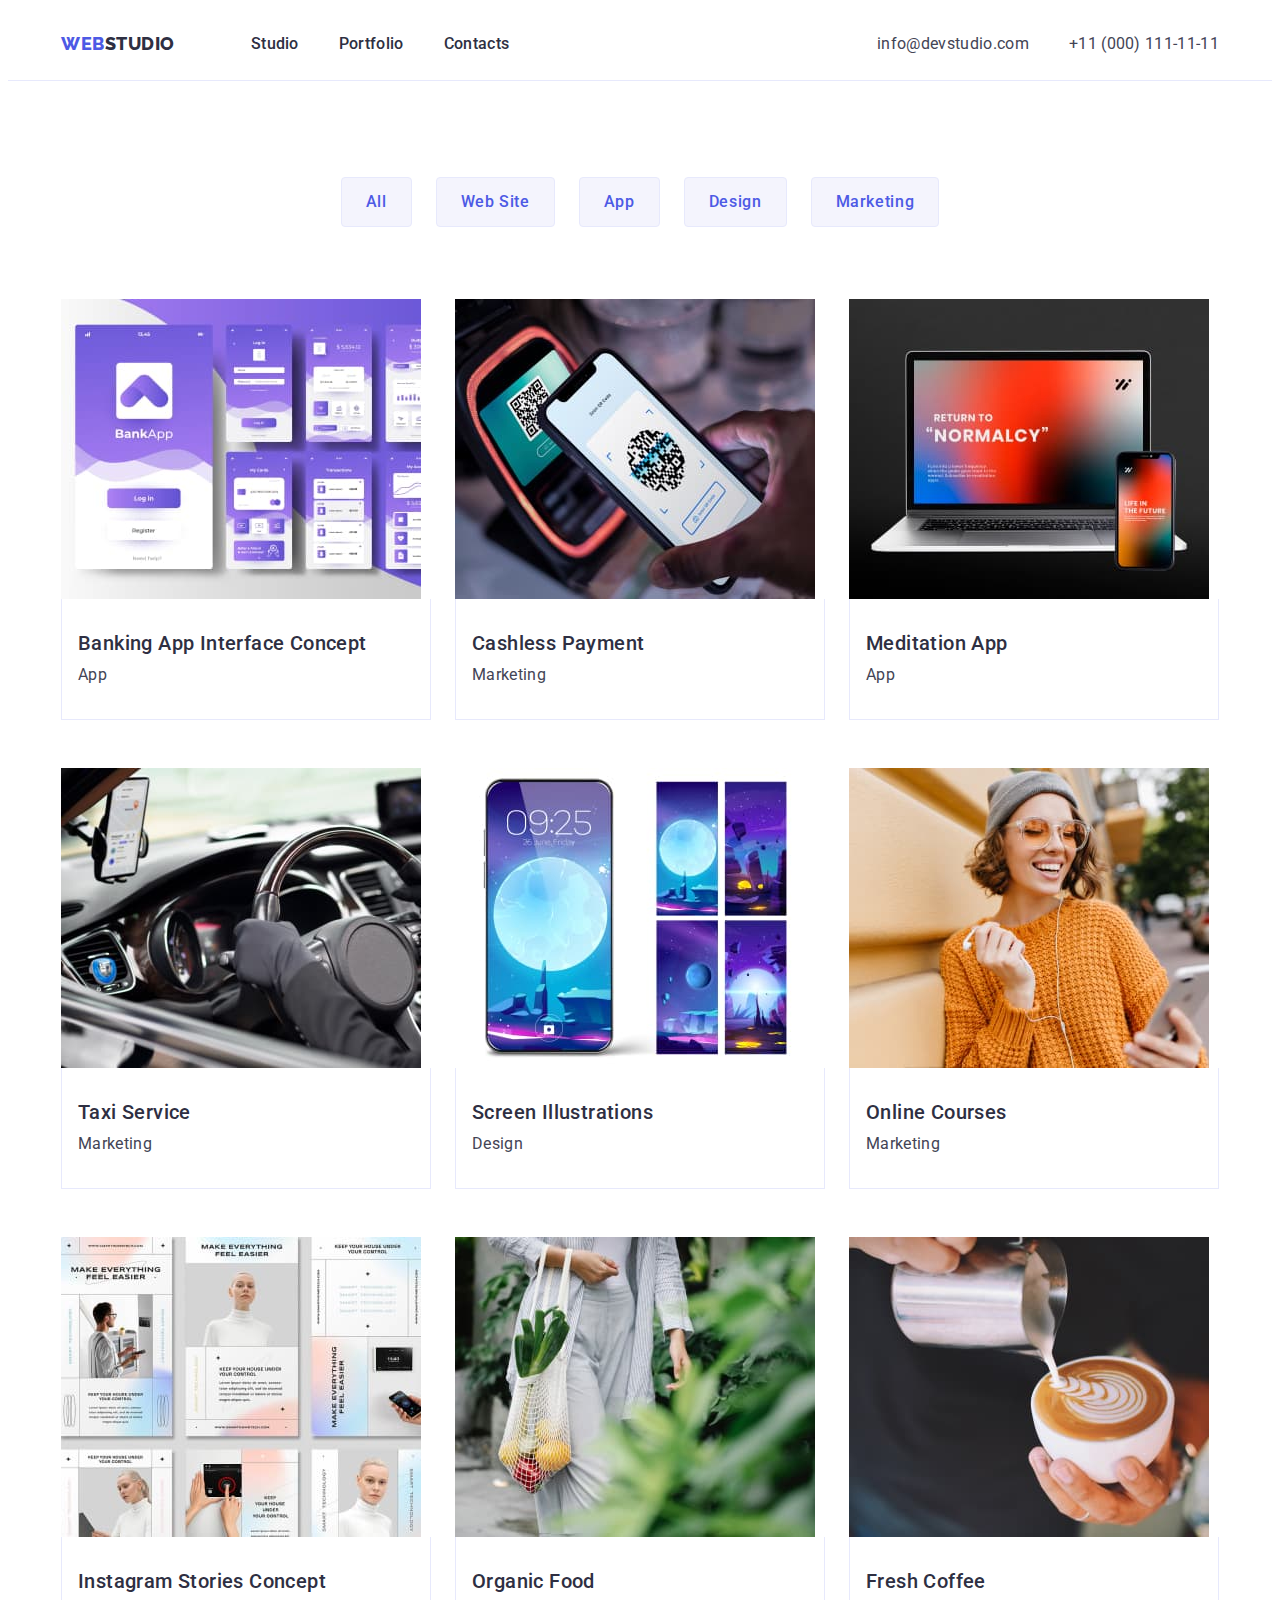
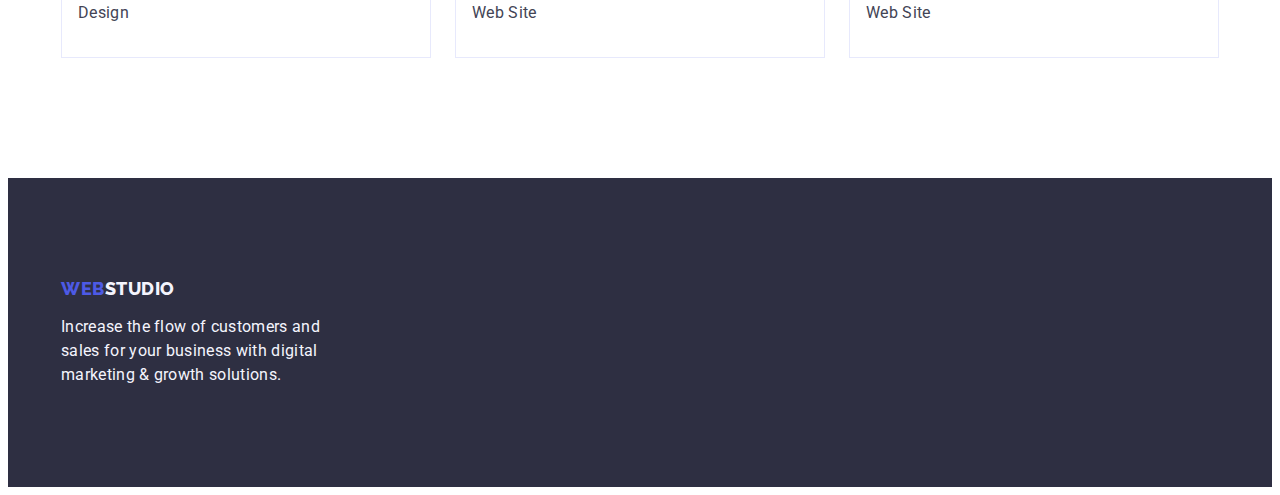
==== portfolio.html @ 942b2429 "first" ====
<!DOCTYPE html>
<html lang="en">
  <head>
    <meta charset="UTF-8" />
    <meta name="viewport" content="width=device-width, initial-scale=1.0" />
    <title>Portfolio</title>
    <link rel="preconnect" href="https://fonts.googleapis.com" />
    <link rel="preconnect" href="https://fonts.gstatic.com" crossorigin />
    <link
      rel="stylesheet"
      href="https://cdnjs.cloudflare.com/ajax/libs/modern-normalize/2.0.0/modern-normalize.min.css"
      integrity="sha512-4xo8blKMVCiXpTaLzQSLSw3KFOVPWhm/TRtuPVc4WG6kUgjH6J03IBuG7JZPkcWMxJ5huwaBpOpnwYElP/m6wg=="
      crossorigin="anonymous"
      referrerpolicy="no-referrer"
    />
    <link
      href="https://fonts.googleapis.com/css2?family=Raleway:wght@800&family=Roboto:wght@400;500;700&display=swap"
      rel="stylesheet"
    />

    <link rel="stylesheet" href="./css/styles.css" />
  </head>

  <body>
    <header class="header">
      <div class="container header-container">
        <nav class="header-navigation">
          <a class="header-logo link" href="./index.html"
            >Web<span class="header-logo-span">Studio</span></a
          >

          <ul class="header-menu list">
            <li class="header-menu-item">
              <a class="header-item-link link" href="./index.html">Studio</a>
            </li>
            <li class="header-menu-item">
              <a class="header-item-link link" href="./portfolio.html"
                >Portfolio</a
              >
            </li>
            <li class="header-menu-item">
              <a class="header-item-link link" href="">Contacts</a>
            </li>
          </ul>
        </nav>

        <address class="header-address">
          <ul class="header-address-list list">
            <li class="header-list-item">
              <a
                class="header-address-link link"
                href="mailto:info@devstudio.com"
                target="_blank"
                rel="noopener noreferrer"
              >
                info@devstudio.com
              </a>
            </li>
            <li>
              <a class="header-address-link link" href="tel:+110001111111">
                +11 (000) 111-11-11
              </a>
            </li>
          </ul>
        </address>
      </div>
    </header>

    <main>
      <section class="portfolio">
        <div class="container">
          <h1 class="visually-hidden">Portfolio</h1>

          <ul class="portfolio-list list">
            <li class="portfolio-list-item">
              <button class="portfolio-item-button" type="button">All</button>
            </li>
            <li class="portfolio-list-item">
              <button class="portfolio-item-button" type="button">
                Web Site
              </button>
            </li>
            <li class="portfolio-list-item">
              <button class="portfolio-item-button" type="button">App</button>
            </li>
            <li class="portfolio-list-item">
              <button class="portfolio-item-button" type="button">
                Design
              </button>
            </li>
            <li class="portfolio-list-item">
              <button class="portfolio-item-button" type="button">
                Marketing
              </button>
            </li>
          </ul>

          <!-- Rows -->

          <ul class="rows list">
            <li class="rows-list">
              <a class="rows-list-link link" href="">
                <img
                  src="./images/img--1.jpg"
                  alt="Banking App Interface Concept"
                  width="360"
                  height="300"
                />
                <div class="rows-card">
                  <h2 class="rows-list-item">Banking App Interface Concept</h2>
                  <p class="rows-list-text">App</p>
                </div>
              </a>
            </li>

            <li class="rows-list">
              <a class="rows-list-link link" href="">
                <img
                  src="./images/img--2.jpg"
                  alt="Cashless Payment"
                  width="360"
                  height="300"
                />
                <div class="rows-card">
                  <h2 class="rows-list-item">Cashless Payment</h2>
                  <p class="rows-list-text">Marketing</p>
                </div>
              </a>
            </li>

            <li class="rows-list">
              <a class="rows-list-link link" href="">
                <img
                  src="./images/img--3.jpg"
                  alt="Meditation App"
                  width="360"
                  height="300"
                />
                <div class="rows-card">
                  <h2 class="rows-list-item">Meditation App</h2>
                  <p class="rows-list-text">App</p>
                </div>
              </a>
            </li>

            <li class="rows-list">
              <a class="rows-list-link link" href="">
                <img
                  src="./images/img--4.jpg"
                  alt="Taxi Service"
                  width="360"
                  height="300"
                />
                <div class="rows-card">
                  <h2 class="rows-list-item">Taxi Service</h2>
                  <p class="rows-list-text">Marketing</p>
                </div>
              </a>
            </li>

            <li class="rows-list">
              <a class="rows-list-link link" href="">
                <img
                  src="./images/img--5.jpg"
                  alt="Screen Illustrations"
                  width="360"
                  height="300"
                />
                <div class="rows-card">
                  <h2 class="rows-list-item">Screen Illustrations</h2>
                  <p class="rows-list-text">Design</p>
                </div>
              </a>
            </li>

            <li class="rows-list">
              <a class="rows-list-link link" href="">
                <img
                  src="./images/img--6.jpg"
                  alt="Online Courses"
                  width="360"
                  height="300"
                />
                <div class="rows-card">
                  <h2 class="rows-list-item">Online Courses</h2>
                  <p class="rows-list-text">Marketing</p>
                </div>
              </a>
            </li>

            <li class="rows-list">
              <a class="rows-list-link link" href="">
                <img
                  src="./images/img--7.jpg"
                  alt="Instagram Stories Concept"
                  width="360"
                  height="300"
                />
                <div class="rows-card">
                  <h2 class="rows-list-item">Instagram Stories Concept</h2>
                  <p class="rows-list-text">Design</p>
                </div>
              </a>
            </li>

            <li class="rows-list">
              <a class="rows-list-link link" href="">
                <img
                  src="./images/img--8.jpg"
                  alt="Organic Food"
                  width="360"
                  height="300"
                />
                <div class="rows-card">
                  <h2 class="rows-list-item">Organic Food</h2>
                  <p class="rows-list-text">Web Site</p>
                </div>
              </a>
            </li>

            <li class="rows-list">
              <a class="rows-list-link link" href="">
                <img
                  src="./images/img--9.jpg"
                  alt="Fresh Coffee"
                  width="360"
                  height="300"
                />
                <div class="rows-card">
                  <h2 class="rows-list-item">Fresh Coffee</h2>
                  <p class="rows-list-text">Web Site</p>
                </div>
              </a>
            </li>
          </ul>
        </div>
      </section>
    </main>

    <footer class="footer">
      <div class="container">
        <div class="footer-container">
          <a class="footer-logo link" href="./index.html"
            >Web<span class="footer-logo-span">Studio</span></a
          >
          <p class="footer-text">
            Increase the flow of customers and sales for your business with
            digital marketing & growth solutions.
          </p>
        </div>
      </div>
    </footer>
  </body>
</html>
---- css/styles.css ----
body {
  font-family: "Roboto", sans-serif;
  background-color: #fff;
  font-size: 16px;
  color: #434455;
}

h1,
h2,
h3,
h4,
h5,
h6,
p {
  margin-top: 0;
  margin-bottom: 0;
}

ul,
ol {
  margin-top: 0;
  margin-bottom: 0;
  padding-left: 0;
}

img {
  display: block;
  max-width: 100%;
  height: auto;
}

.container {
  max-width: 1158px;
  width: 100%;
  padding-left: 15px;
  padding-right: 15px;
  margin: 0 auto;
}

.visually-hidden {
  position: absolute;
  width: 1px;
  height: 1px;
  margin: -1px;
  border: 0;
  padding: 0;
  white-space: nowrap;
  clip-path: inset(100%);
  clip: rect(0 0 0 0);
  overflow: hidden;
}

:root {
  --iris: #4d5ae5;
  --navyblue: #2e2f42;
  --slate: #434455;
  --white: #fff;
  --cloud: #f4f4fd;
  --ocean: #404bbf;
  --cornflower: #e7e9fc;
}

a {
  text-decoration: none;
}

ul {
  list-style-type: none;
}

/*          HEADER          */

.header {
  padding: 24px;
  border-bottom: 1px solid var(--cornflower);
}

.header-container {
  display: flex;
}

.header-navigation {
  display: flex;
  align-items: center;
}

.list {
  list-style: none;
}

.header-logo {
  font-family: Raleway, sans-serif;
  font-size: 18px;
  font-weight: 800;
  line-height: 1.17;
  letter-spacing: 0.03em;
  text-transform: uppercase;
  color: var(--iris);
  margin-right: 76px;
}

.header-logo-span {
  color: var(--navyblue);
}

.link {
  text-decoration: none;
}

.header-menu {
  display: flex;
  gap: 40px;
}

.header-item-link {
  color: var(--navyblue);
  font-weight: 500;
  font-size: 16px;
  line-height: 1.5;
  letter-spacing: 0.02em;
  padding: 24px 0;
}

.header-item-link:active,
.header-item-link:hover,
.header-item-link:focus {
  color: var(--ocean);
}

.header-address {
  font-style: normal;
  margin-left: auto;
}

.header-address-list {
  display: flex;
  gap: 40px;
}

.header-address-link {
  color: var(--slate);
  font-style: normal;
  line-height: 1.5;
  letter-spacing: 0.02em;
}

.header-address-link:hover,
.header-address-link:focus {
  color: var(--ocean);
}

/*          MAIN - HERO         */

.hero {
  padding: 188px 0;
  background-color: var(--navyblue);
}

.hero-title {
  color: var(--white);
  margin: 0 auto;
  font-size: 56px;
  line-height: 1.07;
  letter-spacing: 0.02em;

  margin-bottom: 48px;
  max-width: 496px;
}

.hero-button {
  background-color: var(--iris);
  color: var(--white);
  font-family: "Roboto", sans-serif;
  font-size: 16px;
  font-weight: 500;
  line-height: 1.5;
  letter-spacing: 0.04em;
  cursor: pointer;
  display: block;
  align-items: center;
  padding: 16px 32px;
  margin: 0 auto;
  min-width: 169px;
  height: 56px;
  border: none;
  border-radius: 4px;
}

.hero .hero-button:hover,
.hero .hero-button:focus {
  background-color: var(--ocean);
}

/*          FOUR PROS SECTION         */

.second-section {
  padding: 120px 0;
}

.pros-list-title {
  color: var(--navyblue);
  font-size: 20px;
  font-weight: 500;
  line-height: 1.2;
  letter-spacing: 0.02em;
  margin-bottom: 8px;
}

.pros-list-text {
  color: var(--slate);
  line-height: 1.5;
  letter-spacing: 0.02em;
}

.pros-list {
  width: calc((100% - 24px * 3) / 4);
}

.pros {
  display: flex;
  gap: 24px;
}

/*          What are we doing SECTION         */

.third-section {
  padding-bottom: 120px;
}

.about {
  color: var(--navyblue);
  text-align: center;
  font-size: 36px;
  line-height: 1.11;
  letter-spacing: 0.02em;
  text-transform: capitalize;
  margin-bottom: 72px;
}

.about-list {
  display: flex;
  gap: 24px;
}

.about-list-item {
  width: calc((100% - 3 * 16px) / 3);
}

/*          Our Team SECTION         */

.fourth-section {
  background-color: var(--cloud);
  padding: 120px 0;
}

.team-ptoto {
  width: 264px;
  height: 260px;
}

.team-title {
  color: var(--navyblue);
  text-align: center;
  font-size: 36px;
  line-height: 1.11;
  letter-spacing: 0.02em;
  text-transform: capitalize;
  margin-bottom: 72px;
}

.team-list {
  display: flex;
  gap: 24px;
}

.team-list-separate {
  background-color: var(--white);
  width: calc((100% - 3 * 24px) / 4);
  border-radius: 0px 0px 4px 4px;
}

.name-prof {
  padding: 32px 0;
}

.team-separate-name {
  color: var(--navyblue);
  text-align: center;
  margin-bottom: 8px;
  font-size: 20px;
  font-weight: 500;
  line-height: 1.2;
  letter-spacing: 0.02em;
}

.team-separate-prof {
  color: var(--slate);
  text-align: center;
  line-height: 1.5;
  letter-spacing: 0.02em;
}

/*          FOOTER         */

.footer {
  background-color: var(--navyblue);
  padding: 100px 0;
}

.footer-logo {
  font-family: Raleway, sans-serif;
  font-size: 18px;
  font-weight: 800;
  line-height: 1.17;
  letter-spacing: 0.03em;
  text-transform: uppercase;
  color: var(--iris);
  display: inline-block;
  margin-bottom: 16px;
}

.footer-logo-span {
  color: var(--cloud);
}

.footer-text {
  color: var(--cloud);
  line-height: 1.5;
  letter-spacing: 0.02em;
  max-width: 264px;
}

/*----------------------------PORTFOLIO----------------------------*/

.portfolio {
  padding-top: 96px;
  padding-bottom: 120px;
}

.portfolio-item-button {
  color: var(--iris);
  text-align: center;
  font-weight: 500;
  line-height: 1.5;
  letter-spacing: 0.04em;
  cursor: pointer;
  font-family: "Roboto", sans-serif;
  font-size: 16px;
  letter-spacing: 0.04em;
  background-color: var(--cloud);
  padding: 12px 24px;
  border-radius: 4px;
  border: 1px solid var(--cornflower);
}

.portfolio-item-button:hover,
.portfolio-item-button:focus {
  color: var(--white);
  background-color: var(--ocean);
  border: 1px solid transparent;
}

.portfolio-list {
  display: flex;
  align-items: center;
  display: flex;
  justify-content: center;
  margin-bottom: 72px;
  gap: 24px;
}

/*          PORTFOLIO ROWS         */

.rows-list-item {
  color: var(--navyblue);
  font-size: 20px;
  font-weight: 500;
  line-height: 1.2;
  letter-spacing: 0.02em;
  margin-bottom: 8px;
}

.rows-list-text {
  color: var(--slate);
  line-height: 1.5;
  letter-spacing: 0.02em;
}

.rows {
  display: flex;
  flex-wrap: wrap;
  column-gap: 24px;
  row-gap: 48px;
}

.rows-list {
  width: calc((100% - 48px) / 3);
}

.rows-card {
  padding: 32px 16px;
  border: 1px solid var(--cornflower);
  border-top: none;
}

.rows-wrap {
  padding-bottom: 120px;
}
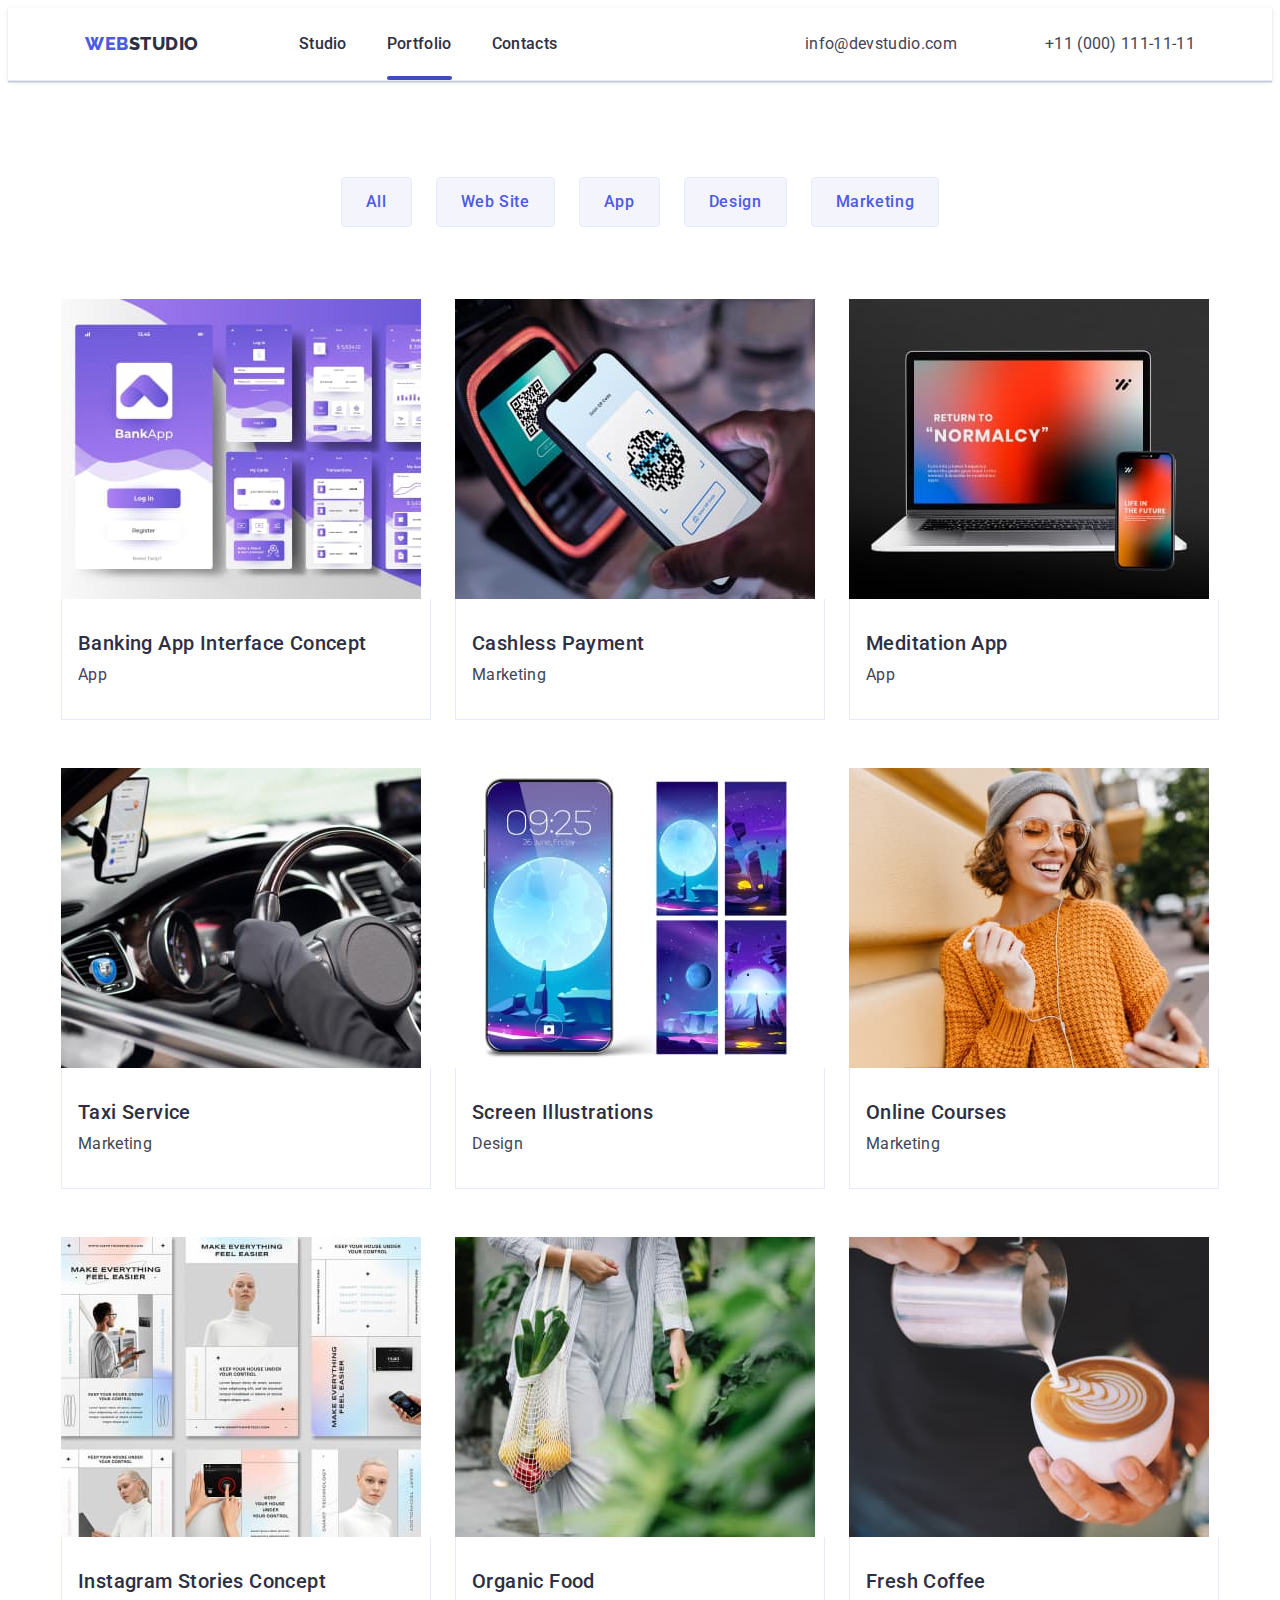
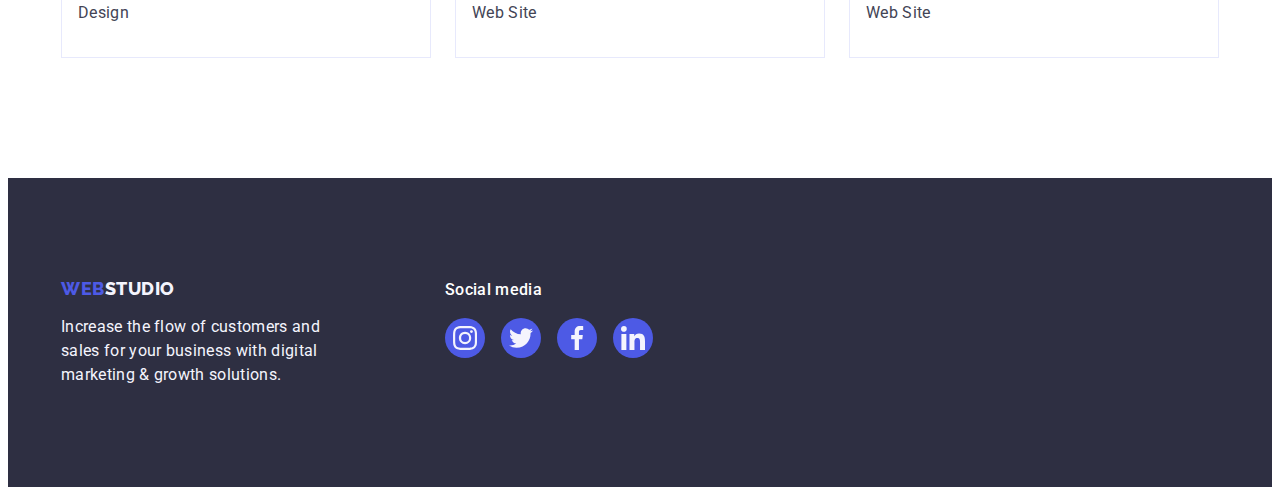
==== commit e985e5af: "second" ====
--- a/portfolio.html
+++ b/portfolio.html
@@ -34,7 +34,7 @@
               <a class="header-item-link link" href="./index.html">Studio</a>
             </li>
             <li class="header-menu-item">
-              <a class="header-item-link link" href="./portfolio.html"
+              <a class="header-item-link link current" href="./portfolio.html"
                 >Portfolio</a
               >
             </li>
@@ -56,7 +56,7 @@
                 info@devstudio.com
               </a>
             </li>
-            <li>
+            <li class="header-list-item">
               <a class="header-address-link link" href="tel:+110001111111">
                 +11 (000) 111-11-11
               </a>
@@ -100,12 +100,21 @@
           <ul class="rows list">
             <li class="rows-list">
               <a class="rows-list-link link" href="">
-                <img
-                  src="./images/img--1.jpg"
-                  alt="Banking App Interface Concept"
-                  width="360"
-                  height="300"
-                />
+                <div class="rows-cover-wrap">
+                  <img
+                    src="./images/img--1.jpg"
+                    alt="Banking App Interface Concept"
+                    width="360"
+                    height="300"
+                  />
+                  <div class="rows-cover">
+                    <p class="rows-cover-text">
+                      14 Stylish and User-Friendly App Design Concepts · Task
+                      Manager App · Calorie Tracker App · Exotic Fruit Ecommerce
+                      App · Cloud Storage App
+                    </p>
+                  </div>
+                </div>
                 <div class="rows-card">
                   <h2 class="rows-list-item">Banking App Interface Concept</h2>
                   <p class="rows-list-text">App</p>
@@ -115,12 +124,21 @@
 
             <li class="rows-list">
               <a class="rows-list-link link" href="">
-                <img
-                  src="./images/img--2.jpg"
-                  alt="Cashless Payment"
-                  width="360"
-                  height="300"
-                />
+                <div class="rows-cover-wrap">
+                  <img
+                    src="./images/img--2.jpg"
+                    alt="Cashless Payment"
+                    width="360"
+                    height="300"
+                  />
+                  <div class="rows-cover">
+                    <p class="rows-cover-text">
+                      14 Stylish and User-Friendly App Design Concepts · Task
+                      Manager App · Calorie Tracker App · Exotic Fruit Ecommerce
+                      App · Cloud Storage App
+                    </p>
+                  </div>
+                </div>
                 <div class="rows-card">
                   <h2 class="rows-list-item">Cashless Payment</h2>
                   <p class="rows-list-text">Marketing</p>
@@ -130,12 +148,21 @@
 
             <li class="rows-list">
               <a class="rows-list-link link" href="">
-                <img
-                  src="./images/img--3.jpg"
-                  alt="Meditation App"
-                  width="360"
-                  height="300"
-                />
+                <div class="rows-cover-wrap">
+                  <img
+                    src="./images/img--3.jpg"
+                    alt="Meditation App"
+                    width="360"
+                    height="300"
+                  />
+                  <div class="rows-cover">
+                    <p class="rows-cover-text">
+                      14 Stylish and User-Friendly App Design Concepts · Task
+                      Manager App · Calorie Tracker App · Exotic Fruit Ecommerce
+                      App · Cloud Storage App
+                    </p>
+                  </div>
+                </div>
                 <div class="rows-card">
                   <h2 class="rows-list-item">Meditation App</h2>
                   <p class="rows-list-text">App</p>
@@ -145,12 +172,21 @@
 
             <li class="rows-list">
               <a class="rows-list-link link" href="">
-                <img
-                  src="./images/img--4.jpg"
-                  alt="Taxi Service"
-                  width="360"
-                  height="300"
-                />
+                <div class="rows-cover-wrap">
+                  <img
+                    src="./images/img--4.jpg"
+                    alt="Taxi Service"
+                    width="360"
+                    height="300"
+                  />
+                  <div class="rows-cover">
+                    <p class="rows-cover-text">
+                      14 Stylish and User-Friendly App Design Concepts · Task
+                      Manager App · Calorie Tracker App · Exotic Fruit Ecommerce
+                      App · Cloud Storage App
+                    </p>
+                  </div>
+                </div>
                 <div class="rows-card">
                   <h2 class="rows-list-item">Taxi Service</h2>
                   <p class="rows-list-text">Marketing</p>
@@ -160,12 +196,21 @@
 
             <li class="rows-list">
               <a class="rows-list-link link" href="">
-                <img
-                  src="./images/img--5.jpg"
-                  alt="Screen Illustrations"
-                  width="360"
-                  height="300"
-                />
+                <div class="rows-cover-wrap">
+                  <img
+                    src="./images/img--5.jpg"
+                    alt="Screen Illustrations"
+                    width="360"
+                    height="300"
+                  />
+                  <div class="rows-cover">
+                    <p class="rows-cover-text">
+                      14 Stylish and User-Friendly App Design Concepts · Task
+                      Manager App · Calorie Tracker App · Exotic Fruit Ecommerce
+                      App · Cloud Storage App
+                    </p>
+                  </div>
+                </div>
                 <div class="rows-card">
                   <h2 class="rows-list-item">Screen Illustrations</h2>
                   <p class="rows-list-text">Design</p>
@@ -175,12 +220,21 @@
 
             <li class="rows-list">
               <a class="rows-list-link link" href="">
-                <img
-                  src="./images/img--6.jpg"
-                  alt="Online Courses"
-                  width="360"
-                  height="300"
-                />
+                <div class="rows-cover-wrap">
+                  <img
+                    src="./images/img--6.jpg"
+                    alt="Online Courses"
+                    width="360"
+                    height="300"
+                  />
+                  <div class="rows-cover">
+                    <p class="rows-cover-text">
+                      14 Stylish and User-Friendly App Design Concepts · Task
+                      Manager App · Calorie Tracker App · Exotic Fruit Ecommerce
+                      App · Cloud Storage App
+                    </p>
+                  </div>
+                </div>
                 <div class="rows-card">
                   <h2 class="rows-list-item">Online Courses</h2>
                   <p class="rows-list-text">Marketing</p>
@@ -190,12 +244,21 @@
 
             <li class="rows-list">
               <a class="rows-list-link link" href="">
-                <img
-                  src="./images/img--7.jpg"
-                  alt="Instagram Stories Concept"
-                  width="360"
-                  height="300"
-                />
+                <div class="rows-cover-wrap">
+                  <img
+                    src="./images/img--7.jpg"
+                    alt="Instagram Stories Concept"
+                    width="360"
+                    height="300"
+                  />
+                  <div class="rows-cover">
+                    <p class="rows-cover-text">
+                      14 Stylish and User-Friendly App Design Concepts · Task
+                      Manager App · Calorie Tracker App · Exotic Fruit Ecommerce
+                      App · Cloud Storage App
+                    </p>
+                  </div>
+                </div>
                 <div class="rows-card">
                   <h2 class="rows-list-item">Instagram Stories Concept</h2>
                   <p class="rows-list-text">Design</p>
@@ -205,12 +268,21 @@
 
             <li class="rows-list">
               <a class="rows-list-link link" href="">
-                <img
-                  src="./images/img--8.jpg"
-                  alt="Organic Food"
-                  width="360"
-                  height="300"
-                />
+                <div class="rows-cover-wrap">
+                  <img
+                    src="./images/img--8.jpg"
+                    alt="Organic Food"
+                    width="360"
+                    height="300"
+                  />
+                  <div class="rows-cover">
+                    <p class="rows-cover-text">
+                      14 Stylish and User-Friendly App Design Concepts · Task
+                      Manager App · Calorie Tracker App · Exotic Fruit Ecommerce
+                      App · Cloud Storage App
+                    </p>
+                  </div>
+                </div>
                 <div class="rows-card">
                   <h2 class="rows-list-item">Organic Food</h2>
                   <p class="rows-list-text">Web Site</p>
@@ -220,12 +292,21 @@
 
             <li class="rows-list">
               <a class="rows-list-link link" href="">
-                <img
-                  src="./images/img--9.jpg"
-                  alt="Fresh Coffee"
-                  width="360"
-                  height="300"
-                />
+                <div class="rows-cover-wrap">
+                  <img
+                    src="./images/img--9.jpg"
+                    alt="Fresh Coffee"
+                    width="360"
+                    height="300"
+                  />
+                  <div class="rows-cover">
+                    <p class="rows-cover-text">
+                      14 Stylish and User-Friendly App Design Concepts · Task
+                      Manager App · Calorie Tracker App · Exotic Fruit Ecommerce
+                      App · Cloud Storage App
+                    </p>
+                  </div>
+                </div>
                 <div class="rows-card">
                   <h2 class="rows-list-item">Fresh Coffee</h2>
                   <p class="rows-list-text">Web Site</p>
@@ -238,8 +319,8 @@
     </main>
 
     <footer class="footer">
-      <div class="container">
-        <div class="footer-container">
+      <div class="container footer-container">
+        <div class="webstudio">
           <a class="footer-logo link" href="./index.html"
             >Web<span class="footer-logo-span">Studio</span></a
           >
@@ -248,6 +329,40 @@
             digital marketing & growth solutions.
           </p>
         </div>
+
+        <div class="social-media">
+          <p class="social-media-text">Social media</p>
+          <ul class="footer-social">
+            <li class="circle-footer">
+              <a class="circle-footer-link" href="">
+                <svg class="circle-icon" width="24" height="24">
+                  <use href="./images/icons.svg#icon-instagram"></use>
+                </svg>
+              </a>
+            </li>
+            <li class="circle-footer">
+              <a class="circle-footer-link" href="">
+                <svg class="circle-icon" width="24" height="24">
+                  <use href="./images/icons.svg#icon-twitter"></use>
+                </svg>
+              </a>
+            </li>
+            <li class="circle-footer">
+              <a class="circle-footer-link" href="">
+                <svg class="circle-icon" width="24" height="24">
+                  <use href="./images/icons.svg#icon-facebook"></use>
+                </svg>
+              </a>
+            </li>
+            <li class="circle-footer">
+              <a class="circle-footer-link" href="">
+                <svg class="circle-icon" width="24" height="24">
+                  <use href="./images/icons.svg#icon-linkedin"></use>
+                </svg>
+              </a>
+            </li>
+          </ul>
+        </div>
       </div>
     </footer>
   </body>
--- a/css/styles.css
+++ b/css/styles.css
@@ -58,6 +58,11 @@
   --cloud: #f4f4fd;
   --ocean: #404bbf;
   --cornflower: #e7e9fc;
+  --grey: #2e2f42;
+  --lightslate: #8e8f99;
+  --green: #31d0aa;
+  --navyblue-modal: rgba(46, 47, 66, 0.4);
+  --dairy: #fcfcfc;
 }
 
 a {
@@ -71,8 +76,10 @@
 /*          HEADER          */
 
 .header {
-  padding: 24px;
   border-bottom: 1px solid var(--cornflower);
+  box-shadow: 0px 1px 6px 0px rgba(46, 47, 66, 0.08),
+    0px 1px 1px 0px rgba(46, 47, 66, 0.16),
+    0px 2px 1px 0px rgba(46, 47, 66, 0.08);
 }
 
 .header-container {
@@ -97,6 +104,7 @@
   text-transform: uppercase;
   color: var(--iris);
   margin-right: 76px;
+  padding: 24px;
 }
 
 .header-logo-span {
@@ -119,6 +127,11 @@
   line-height: 1.5;
   letter-spacing: 0.02em;
   padding: 24px 0;
+  display: block;
+  transition-property: color;
+  transition-duration: 300ms;
+  transition-delay: 0;
+  transition-timing-function: ease;
 }
 
 .header-item-link:active,
@@ -127,6 +140,21 @@
   color: var(--ocean);
 }
 
+.current {
+  position: relative;
+}
+
+.current::after {
+  content: "";
+  background-color: var(--ocean);
+  width: 100%;
+  height: 4px;
+  border-radius: 2px;
+  position: absolute;
+  left: 0;
+  bottom: 0;
+}
+
 .header-address {
   font-style: normal;
   margin-left: auto;
@@ -137,11 +165,19 @@
   gap: 40px;
 }
 
+.header-list-item {
+  padding: 24px;
+}
+
 .header-address-link {
   color: var(--slate);
   font-style: normal;
   line-height: 1.5;
   letter-spacing: 0.02em;
+  transition-property: color;
+  transition-duration: 300ms;
+  transition-delay: 0;
+  transition-timing-function: ease;
 }
 
 .header-address-link:hover,
@@ -154,6 +190,14 @@
 .hero {
   padding: 188px 0;
   background-color: var(--navyblue);
+  background-image: linear-gradient(
+      rgba(46, 47, 66, 0.7),
+      rgba(46, 47, 66, 0.7)
+    ),
+    url(../images/hero-bg.jpg);
+  background-repeat: no-repeat;
+  background-position: center;
+  background-size: cover;
 }
 
 .hero-title {
@@ -162,9 +206,9 @@
   font-size: 56px;
   line-height: 1.07;
   letter-spacing: 0.02em;
-
   margin-bottom: 48px;
   max-width: 496px;
+  text-align: center;
 }
 
 .hero-button {
@@ -184,6 +228,10 @@
   height: 56px;
   border: none;
   border-radius: 4px;
+  transition-property: background-color;
+  transition-duration: 300ms;
+  transition-delay: 0;
+  transition-timing-function: ease;
 }
 
 .hero .hero-button:hover,
@@ -195,6 +243,28 @@
 
 .second-section {
   padding: 120px 0;
+}
+
+.box {
+  width: 264px;
+  height: 112px;
+  flex-shrink: 0;
+  border-radius: 4px;
+  background: var(--cloud);
+  position: relative;
+}
+
+.box-icon {
+  position: absolute;
+  top: 50%;
+  left: 50%;
+  transform: translate(-50%, -50%);
+}
+
+.boxes {
+  display: flex;
+  gap: 24px;
+  margin-bottom: 8px;
 }
 
 .pros-list-title {
@@ -203,7 +273,7 @@
   font-weight: 500;
   line-height: 1.2;
   letter-spacing: 0.02em;
-  margin-bottom: 8px;
+  margin: 8px 0;
 }
 
 .pros-list-text {
@@ -258,6 +328,32 @@
   height: 260px;
 }
 
+.team-social {
+  display: flex;
+  gap: 24px;
+  margin: 0 16px 32px 16px;
+}
+
+.circle {
+  border-radius: 50%;
+  background-color: var(--iris);
+  height: 40px;
+  position: relative;
+  width: calc((100% - 3 * 24px) / 4);
+}
+
+.circle-social {
+  width: 100%;
+  height: 100%;
+}
+
+.circle-icon {
+  position: absolute;
+  top: 50%;
+  left: 50%;
+  transform: translate(-50%, -50%);
+}
+
 .team-title {
   color: var(--navyblue);
   text-align: center;
@@ -277,10 +373,17 @@
   background-color: var(--white);
   width: calc((100% - 3 * 24px) / 4);
   border-radius: 0px 0px 4px 4px;
+  box-shadow: 0px 2px 1px 0px rgba(46, 47, 66, 0.08),
+    0px 1px 1px 0px rgba(46, 47, 66, 0.16),
+    0px 1px 6px 0px rgba(46, 47, 66, 0.08);
+}
+
+.team-list-separate:hover .circle {
+  background-color: var(--ocean);
 }
 
 .name-prof {
-  padding: 32px 0;
+  padding: 32px 0 8px 0;
 }
 
 .team-separate-name {
@@ -300,11 +403,121 @@
   letter-spacing: 0.02em;
 }
 
+/*          Customers SECTION         */
+
+.fifth-section {
+  padding: 120px 0;
+}
+
+.customers-list {
+  display: flex;
+  gap: 24px;
+}
+
+.customers-list-item {
+  width: calc((100% - 6 * 24px) / 5);
+}
+
+.customers {
+  color: var(--navyblue);
+  text-align: center;
+  font-size: 36px;
+  line-height: 1.11;
+  letter-spacing: 0.02em;
+  text-transform: capitalize;
+  margin-bottom: 72px;
+}
+
+.rectangle {
+  width: 168px;
+  height: 88px;
+  flex-shrink: 0;
+  border-radius: 4px;
+  border: 1px solid var(--lightslate);
+  position: relative;
+  transition-property: border;
+  transition-duration: 250ms;
+  transition-delay: 0;
+  transition-timing-function: ease;
+}
+
+.rectangle:hover {
+  border: 1px solid var(--ocean);
+}
+
+.rectangle-icon {
+  position: absolute;
+  top: 50%;
+  left: 50%;
+  transform: translate(-50%, -50%);
+  fill: var(--lightslate);
+  transition-property: fill;
+  transition-duration: 250ms;
+  transition-delay: 0;
+  transition-timing-function: ease;
+}
+
+.rectangle-icon:hover {
+  fill: var(--ocean);
+}
+
 /*          FOOTER         */
 
 .footer {
   background-color: var(--navyblue);
   padding: 100px 0;
+}
+
+.webstudio {
+  margin-right: 120px;
+}
+
+.footer-container {
+  display: flex;
+}
+
+.footer-social {
+  display: flex;
+  gap: 16px;
+}
+
+.social-media-links {
+  display: flex;
+  gap: 16px;
+}
+
+.social-media-text {
+  color: var(--white);
+  font-size: 16px;
+  font-style: normal;
+  font-weight: 500;
+  line-height: 1.5;
+  letter-spacing: 0.32px;
+  margin-bottom: 16px;
+}
+
+.circle-footer {
+  border-radius: 50%;
+  background-color: var(--iris);
+  height: 40px;
+  width: 40px;
+  position: relative;
+  transition-property: background-color;
+  transition-duration: 300ms;
+  transition-delay: 0;
+  transition-timing-function: ease;
+  /* width: calc((100% - 3 * 16px) / 4); */
+}
+
+.circle-footer:hover {
+  background-color: var(--green);
+}
+
+.circle-icon {
+  position: absolute;
+  top: 50%;
+  left: 50%;
+  transform: translate(-50%, -50%);
 }
 
 .footer-logo {
@@ -351,6 +564,10 @@
   padding: 12px 24px;
   border-radius: 4px;
   border: 1px solid var(--cornflower);
+  transition-property: background-color, color, border;
+  transition-duration: 300ms;
+  transition-delay: 0;
+  transition-timing-function: ease;
 }
 
 .portfolio-item-button:hover,
@@ -393,8 +610,36 @@
   row-gap: 48px;
 }
 
+.rows-cover-wrap {
+  position: relative;
+  overflow: hidden;
+}
+
+.rows-cover {
+  position: absolute;
+  top: 0;
+  background: var(--iris);
+  height: 100%;
+  width: 100%;
+  transform: translateY(100%);
+  transition: transform 300ms linear;
+}
+
+.rows-cover-text {
+  color: var(--cloud);
+  font-size: 16px;
+  line-height: 1.5;
+  letter-spacing: 0.32px;
+  padding: 40px 32px 164px 32px;
+}
+
 .rows-list {
   width: calc((100% - 48px) / 3);
+  position: relative;
+}
+
+.rows-list:hover .rows-cover {
+  transform: translateY(0);
 }
 
 .rows-card {
@@ -406,3 +651,62 @@
 .rows-wrap {
   padding-bottom: 120px;
 }
+
+.backdrop {
+  position: fixed;
+  width: 100%;
+  height: 100%;
+  background: var(--navyblue-modal);
+  top: 0;
+  transition: opacity 300ms linear, visibility 300ms linear;
+}
+
+.backdrop.is-hidden .modal {
+  transform: translate(-50%, -50%) scale(0);
+  transition: transform 300ms linear;
+}
+
+.modal {
+  width: 408px;
+  min-height: 584px;
+  border-radius: 4px;
+  background: var(--dairy);
+  position: absolute;
+  top: 50%;
+  left: 50%;
+  transform: translate(-50%, -50%) scale(1);
+  transition: transform 300ms linear;
+}
+
+.modal-close {
+  border-radius: 50%;
+  width: 24px;
+  height: 24px;
+  background-color: var(--cornflower);
+  stroke-width: 1px;
+  stroke: rgba(0, 0, 0, 0.1);
+  border: transparent;
+  position: absolute;
+  top: 24px;
+  right: 24px;
+  cursor: pointer;
+}
+
+.modal-close:hover {
+  background-color: var(--ocean);
+  stroke: none;
+}
+
+.modal-close:hover .button-close {
+  fill: #ffffff;
+}
+
+.button-close {
+  fill: var(--navyblue);
+}
+
+.is-hidden {
+  opacity: 0;
+  visibility: hidden;
+  pointer-events: none;
+}
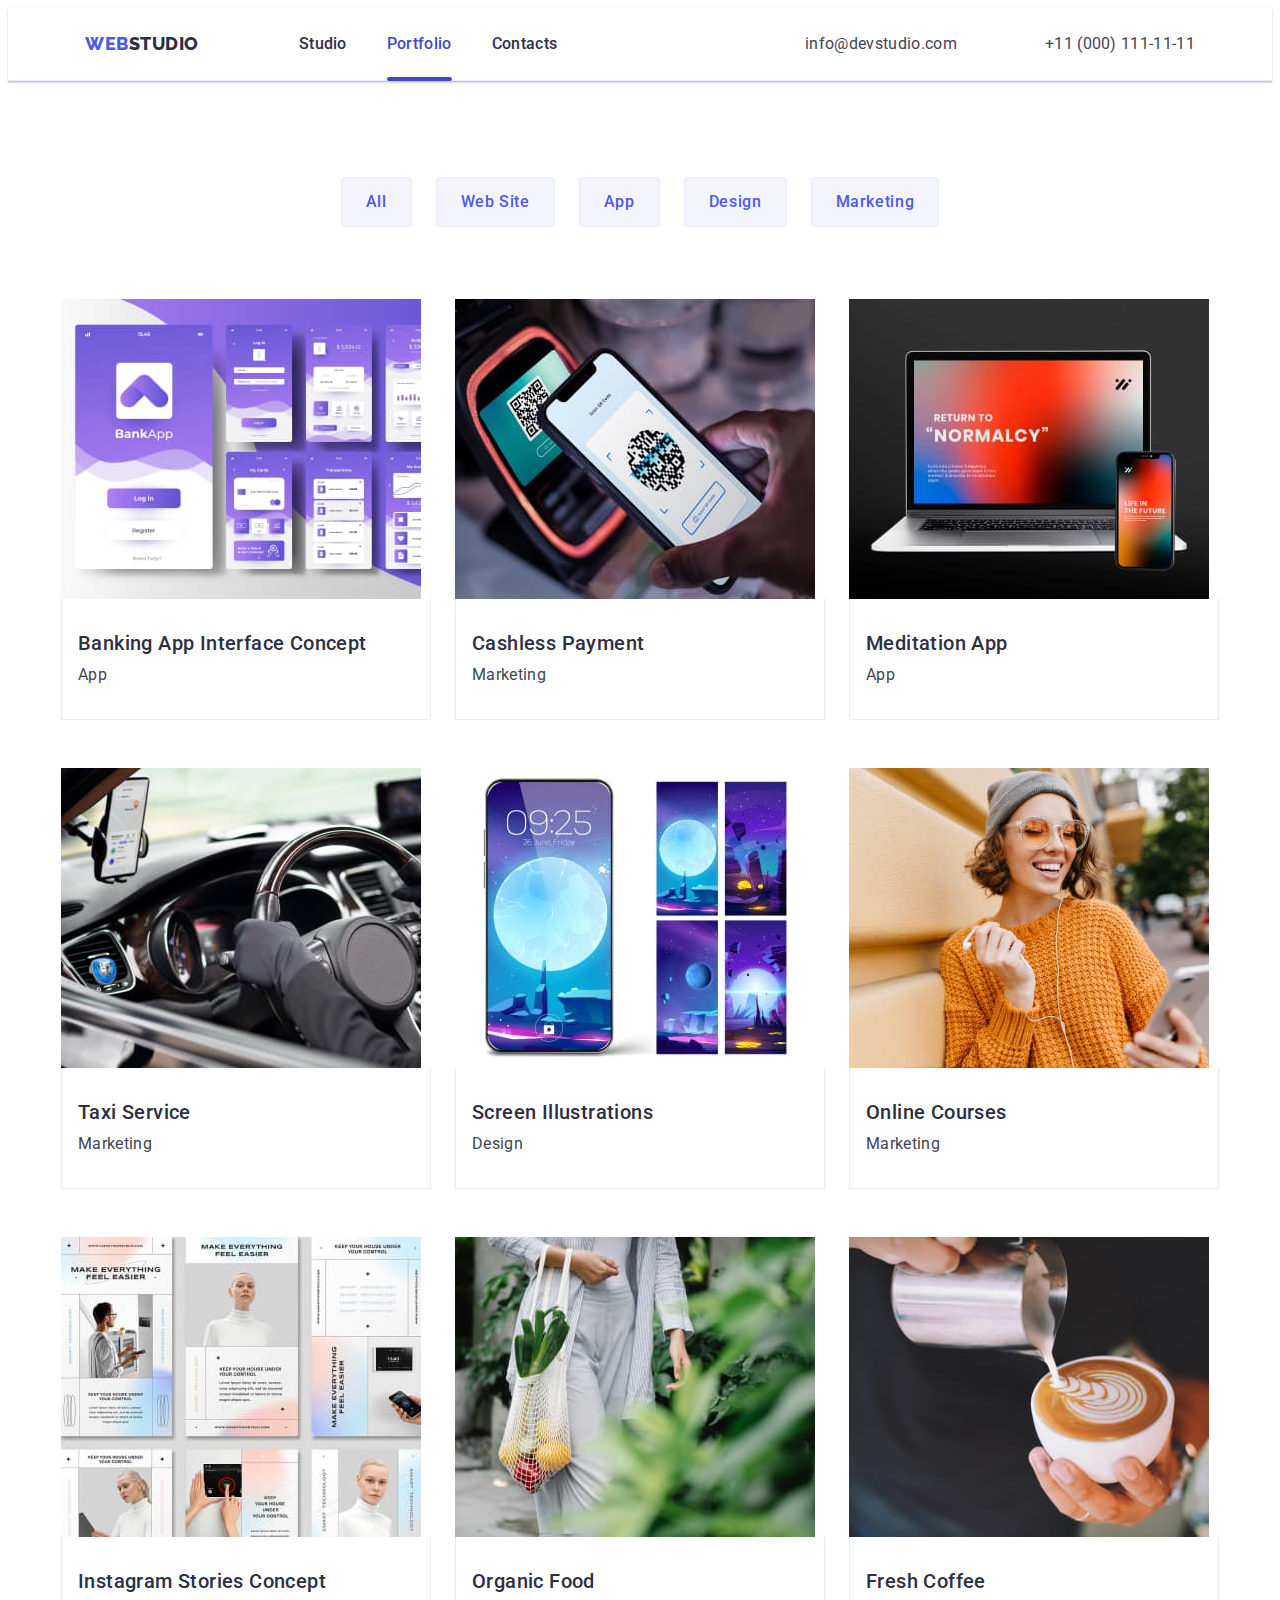
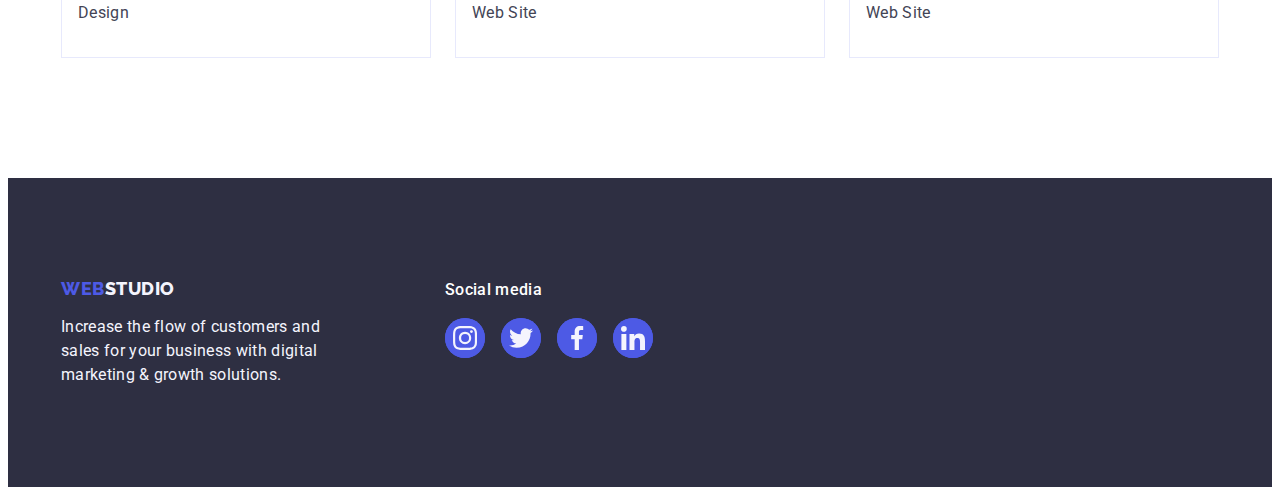
==== commit 673fe5dd: "seventh" ====
--- a/portfolio.html
+++ b/portfolio.html
@@ -107,13 +107,12 @@
                     width="360"
                     height="300"
                   />
-                  <div class="rows-cover">
-                    <p class="rows-cover-text">
-                      14 Stylish and User-Friendly App Design Concepts · Task
-                      Manager App · Calorie Tracker App · Exotic Fruit Ecommerce
-                      App · Cloud Storage App
-                    </p>
-                  </div>
+
+                  <p class="rows-cover-text">
+                    14 Stylish and User-Friendly App Design Concepts · Task
+                    Manager App · Calorie Tracker App · Exotic Fruit Ecommerce
+                    App · Cloud Storage App
+                  </p>
                 </div>
                 <div class="rows-card">
                   <h2 class="rows-list-item">Banking App Interface Concept</h2>
@@ -131,13 +130,12 @@
                     width="360"
                     height="300"
                   />
-                  <div class="rows-cover">
-                    <p class="rows-cover-text">
-                      14 Stylish and User-Friendly App Design Concepts · Task
-                      Manager App · Calorie Tracker App · Exotic Fruit Ecommerce
-                      App · Cloud Storage App
-                    </p>
-                  </div>
+
+                  <p class="rows-cover-text">
+                    14 Stylish and User-Friendly App Design Concepts · Task
+                    Manager App · Calorie Tracker App · Exotic Fruit Ecommerce
+                    App · Cloud Storage App
+                  </p>
                 </div>
                 <div class="rows-card">
                   <h2 class="rows-list-item">Cashless Payment</h2>
@@ -155,13 +153,12 @@
                     width="360"
                     height="300"
                   />
-                  <div class="rows-cover">
-                    <p class="rows-cover-text">
-                      14 Stylish and User-Friendly App Design Concepts · Task
-                      Manager App · Calorie Tracker App · Exotic Fruit Ecommerce
-                      App · Cloud Storage App
-                    </p>
-                  </div>
+
+                  <p class="rows-cover-text">
+                    14 Stylish and User-Friendly App Design Concepts · Task
+                    Manager App · Calorie Tracker App · Exotic Fruit Ecommerce
+                    App · Cloud Storage App
+                  </p>
                 </div>
                 <div class="rows-card">
                   <h2 class="rows-list-item">Meditation App</h2>
@@ -179,13 +176,12 @@
                     width="360"
                     height="300"
                   />
-                  <div class="rows-cover">
-                    <p class="rows-cover-text">
-                      14 Stylish and User-Friendly App Design Concepts · Task
-                      Manager App · Calorie Tracker App · Exotic Fruit Ecommerce
-                      App · Cloud Storage App
-                    </p>
-                  </div>
+
+                  <p class="rows-cover-text">
+                    14 Stylish and User-Friendly App Design Concepts · Task
+                    Manager App · Calorie Tracker App · Exotic Fruit Ecommerce
+                    App · Cloud Storage App
+                  </p>
                 </div>
                 <div class="rows-card">
                   <h2 class="rows-list-item">Taxi Service</h2>
@@ -203,13 +199,12 @@
                     width="360"
                     height="300"
                   />
-                  <div class="rows-cover">
-                    <p class="rows-cover-text">
-                      14 Stylish and User-Friendly App Design Concepts · Task
-                      Manager App · Calorie Tracker App · Exotic Fruit Ecommerce
-                      App · Cloud Storage App
-                    </p>
-                  </div>
+
+                  <p class="rows-cover-text">
+                    14 Stylish and User-Friendly App Design Concepts · Task
+                    Manager App · Calorie Tracker App · Exotic Fruit Ecommerce
+                    App · Cloud Storage App
+                  </p>
                 </div>
                 <div class="rows-card">
                   <h2 class="rows-list-item">Screen Illustrations</h2>
@@ -227,13 +222,12 @@
                     width="360"
                     height="300"
                   />
-                  <div class="rows-cover">
-                    <p class="rows-cover-text">
-                      14 Stylish and User-Friendly App Design Concepts · Task
-                      Manager App · Calorie Tracker App · Exotic Fruit Ecommerce
-                      App · Cloud Storage App
-                    </p>
-                  </div>
+
+                  <p class="rows-cover-text">
+                    14 Stylish and User-Friendly App Design Concepts · Task
+                    Manager App · Calorie Tracker App · Exotic Fruit Ecommerce
+                    App · Cloud Storage App
+                  </p>
                 </div>
                 <div class="rows-card">
                   <h2 class="rows-list-item">Online Courses</h2>
@@ -251,13 +245,12 @@
                     width="360"
                     height="300"
                   />
-                  <div class="rows-cover">
-                    <p class="rows-cover-text">
-                      14 Stylish and User-Friendly App Design Concepts · Task
-                      Manager App · Calorie Tracker App · Exotic Fruit Ecommerce
-                      App · Cloud Storage App
-                    </p>
-                  </div>
+
+                  <p class="rows-cover-text">
+                    14 Stylish and User-Friendly App Design Concepts · Task
+                    Manager App · Calorie Tracker App · Exotic Fruit Ecommerce
+                    App · Cloud Storage App
+                  </p>
                 </div>
                 <div class="rows-card">
                   <h2 class="rows-list-item">Instagram Stories Concept</h2>
@@ -275,13 +268,12 @@
                     width="360"
                     height="300"
                   />
-                  <div class="rows-cover">
-                    <p class="rows-cover-text">
-                      14 Stylish and User-Friendly App Design Concepts · Task
-                      Manager App · Calorie Tracker App · Exotic Fruit Ecommerce
-                      App · Cloud Storage App
-                    </p>
-                  </div>
+
+                  <p class="rows-cover-text">
+                    14 Stylish and User-Friendly App Design Concepts · Task
+                    Manager App · Calorie Tracker App · Exotic Fruit Ecommerce
+                    App · Cloud Storage App
+                  </p>
                 </div>
                 <div class="rows-card">
                   <h2 class="rows-list-item">Organic Food</h2>
@@ -299,13 +291,12 @@
                     width="360"
                     height="300"
                   />
-                  <div class="rows-cover">
-                    <p class="rows-cover-text">
-                      14 Stylish and User-Friendly App Design Concepts · Task
-                      Manager App · Calorie Tracker App · Exotic Fruit Ecommerce
-                      App · Cloud Storage App
-                    </p>
-                  </div>
+
+                  <p class="rows-cover-text">
+                    14 Stylish and User-Friendly App Design Concepts · Task
+                    Manager App · Calorie Tracker App · Exotic Fruit Ecommerce
+                    App · Cloud Storage App
+                  </p>
                 </div>
                 <div class="rows-card">
                   <h2 class="rows-list-item">Fresh Coffee</h2>
--- a/css/styles.css
+++ b/css/styles.css
@@ -128,10 +128,7 @@
   letter-spacing: 0.02em;
   padding: 24px 0;
   display: block;
-  transition-property: color;
-  transition-duration: 300ms;
-  transition-delay: 0;
-  transition-timing-function: ease;
+  transition: color 250ms cubic-bezier(0.4, 0, 0.2, 1);
 }
 
 .header-item-link:active,
@@ -142,6 +139,7 @@
 
 .current {
   position: relative;
+  color: var(--ocean);
 }
 
 .current::after {
@@ -152,7 +150,7 @@
   border-radius: 2px;
   position: absolute;
   left: 0;
-  bottom: 0;
+  bottom: -1px;
 }
 
 .header-address {
@@ -174,10 +172,7 @@
   font-style: normal;
   line-height: 1.5;
   letter-spacing: 0.02em;
-  transition-property: color;
-  transition-duration: 300ms;
-  transition-delay: 0;
-  transition-timing-function: ease;
+  transition: color 250ms cubic-bezier(0.4, 0, 0.2, 1);
 }
 
 .header-address-link:hover,
@@ -198,6 +193,8 @@
   background-repeat: no-repeat;
   background-position: center;
   background-size: cover;
+  max-width: 1440px;
+  margin: 0 auto;
 }
 
 .hero-title {
@@ -228,10 +225,7 @@
   height: 56px;
   border: none;
   border-radius: 4px;
-  transition-property: background-color;
-  transition-duration: 300ms;
-  transition-delay: 0;
-  transition-timing-function: ease;
+  transition: background-color 250ms cubic-bezier(0.4, 0, 0.2, 1);
 }
 
 .hero .hero-button:hover,
@@ -250,8 +244,12 @@
   height: 112px;
   flex-shrink: 0;
   border-radius: 4px;
-  background: var(--cloud);
+  background-color: var(--cloud);
   position: relative;
+  display: flex;
+  align-items: center;
+  justify-content: center;
+  margin-bottom: 8px;
 }
 
 .box-icon {
@@ -261,12 +259,6 @@
   transform: translate(-50%, -50%);
 }
 
-.boxes {
-  display: flex;
-  gap: 24px;
-  margin-bottom: 8px;
-}
-
 .pros-list-title {
   color: var(--navyblue);
   font-size: 20px;
@@ -331,27 +323,34 @@
 .team-social {
   display: flex;
   gap: 24px;
-  margin: 0 16px 32px 16px;
+  margin: 0 16px;
+  justify-content: center;
 }
 
 .circle {
+  height: 40px;
+  width: 40px;
+  /* align-items: center;
+  justify-content: center; */
+}
+
+.circle-social {
+  display: flex;
+  align-items: center;
+  justify-content: center;
+  width: 100%;
+  height: 100%;
   border-radius: 50%;
   background-color: var(--iris);
-  height: 40px;
-  position: relative;
-  width: calc((100% - 3 * 24px) / 4);
-}
-
-.circle-social {
-  width: 100%;
-  height: 100%;
+}
+
+.circle-social:hover,
+.circle-social:focus {
+  background-color: var(--ocean);
 }
 
 .circle-icon {
-  position: absolute;
-  top: 50%;
-  left: 50%;
-  transform: translate(-50%, -50%);
+  fill: var(--cloud);
 }
 
 .team-title {
@@ -383,7 +382,7 @@
 }
 
 .name-prof {
-  padding: 32px 0 8px 0;
+  padding: 32px 0;
 }
 
 .team-separate-name {
@@ -401,6 +400,7 @@
   text-align: center;
   line-height: 1.5;
   letter-spacing: 0.02em;
+  margin-bottom: 8px;
 }
 
 /*          Customers SECTION         */
@@ -416,6 +416,7 @@
 
 .customers-list-item {
   width: calc((100% - 6 * 24px) / 5);
+  height: 88px;
 }
 
 .customers {
@@ -428,10 +429,7 @@
   margin-bottom: 72px;
 }
 
-.rectangle {
-  width: 168px;
-  height: 88px;
-  flex-shrink: 0;
+/* .rectangle {
   border-radius: 4px;
   border: 1px solid var(--lightslate);
   position: relative;
@@ -439,18 +437,37 @@
   transition-duration: 250ms;
   transition-delay: 0;
   transition-timing-function: ease;
-}
-
-.rectangle:hover {
+  border-radius: 4px;
+  display: flex;
+  align-items: center;
+  justify-content: center;
+  color: var(--lightslate);
+} */
+
+.rectangle-link {
+  width: 100%;
+  height: 100%;
+  display: flex;
+  align-items: center;
+  justify-content: center;
+  color: var(--lightslate);
+  border-radius: 4px;
+  border: 1px solid var(--lightslate);
+  transition-property: border;
+  transition-duration: 250ms;
+  transition-delay: 0;
+  transition-timing-function: ease;
+}
+
+.rectangle-link:hover,
+.rectangle-link:focus {
   border: 1px solid var(--ocean);
+  border-color: var(--ocean);
+  color: var(--ocean);
 }
 
 .rectangle-icon {
-  position: absolute;
-  top: 50%;
-  left: 50%;
-  transform: translate(-50%, -50%);
-  fill: var(--lightslate);
+  fill: currentColor;
   transition-property: fill;
   transition-duration: 250ms;
   transition-delay: 0;
@@ -474,6 +491,7 @@
 
 .footer-container {
   display: flex;
+  align-items: baseline;
 }
 
 .footer-social {
@@ -502,22 +520,31 @@
   height: 40px;
   width: 40px;
   position: relative;
-  transition-property: background-color;
-  transition-duration: 300ms;
-  transition-delay: 0;
-  transition-timing-function: ease;
   /* width: calc((100% - 3 * 16px) / 4); */
 }
 
-.circle-footer:hover {
+.circle-footer-link {
+  width: 100%;
+  height: 100%;
+  background-color: var(--iris);
+  border-radius: 50%;
+  display: flex;
+  align-items: center;
+  justify-content: center;
+  transition: background-color 250ms cubic-bezier(0.4, 0, 0.2, 1);
+}
+
+.circle-footer-link:hover,
+.circle-footer-link:focus {
   background-color: var(--green);
 }
 
+/* .circle-footer:hover {
+  background-color: var(--green);
+} */
+
 .circle-icon {
-  position: absolute;
-  top: 50%;
-  left: 50%;
-  transform: translate(-50%, -50%);
+  fill: var(--cloud);
 }
 
 .footer-logo {
@@ -564,10 +591,10 @@
   padding: 12px 24px;
   border-radius: 4px;
   border: 1px solid var(--cornflower);
-  transition-property: background-color, color, border;
-  transition-duration: 300ms;
-  transition-delay: 0;
-  transition-timing-function: ease;
+  transition: color 250ms cubic-bezier(0.4, 0, 0.2, 1),
+    background-color 250ms cubic-bezier(0.4, 0, 0.2, 1),
+    border-color 250ms cubic-bezier(0.4, 0, 0.2, 1),
+    box-shadow 250ms cubic-bezier(0.4, 0, 0.2, 1);
 }
 
 .portfolio-item-button:hover,
@@ -575,6 +602,8 @@
   color: var(--white);
   background-color: var(--ocean);
   border: 1px solid transparent;
+  box-shadow: 0px 3px 1px rgba(0, 0, 0, 0.1), 0px 2px 1px rgba(0, 0, 0, 0.08),
+    0px 2px 2px rgba(0, 0, 0, 0.12);
 }
 
 .portfolio-list {
@@ -587,6 +616,18 @@
 }
 
 /*          PORTFOLIO ROWS         */
+
+.rows-list-link {
+  display: block;
+  transition: box-shadow 250ms cubic-bezier(0.4, 0, 0.2, 1);
+  transform: translateY(0%);
+}
+
+.rows-list-link:hover,
+.rows-list-link:focus {
+  box-shadow: 0px 1px 6px rgba(46, 47, 66, 0.08),
+    0px 1px 1px rgba(46, 47, 66, 0.16), 0px 2px 1px rgba(46, 47, 66, 0.08);
+}
 
 .rows-list-item {
   color: var(--navyblue);
@@ -615,22 +656,21 @@
   overflow: hidden;
 }
 
-.rows-cover {
+.rows-cover-text {
+  color: var(--cloud);
+  line-height: 1.5;
+  letter-spacing: 0.32px;
+  padding: 40px 32px;
   position: absolute;
   top: 0;
-  background: var(--iris);
+  font-size: 16px;
+  line-height: 1.5;
+  letter-spacing: 0.02em;
+  background-color: var(--iris);
+  width: 100%;
   height: 100%;
-  width: 100%;
   transform: translateY(100%);
-  transition: transform 300ms linear;
-}
-
-.rows-cover-text {
-  color: var(--cloud);
-  font-size: 16px;
-  line-height: 1.5;
-  letter-spacing: 0.32px;
-  padding: 40px 32px 164px 32px;
+  transition: transform 250ms cubic-bezier(0.4, 0, 0.2, 1);
 }
 
 .rows-list {
@@ -658,12 +698,14 @@
   height: 100%;
   background: var(--navyblue-modal);
   top: 0;
-  transition: opacity 300ms linear, visibility 300ms linear;
+  transition: opacity 250ms cubic-bezier(0.4, 0, 0.2, 1),
+    visibility 250ms cubic-bezier(0.4, 0, 0.2, 1);
 }
 
 .backdrop.is-hidden .modal {
   transform: translate(-50%, -50%) scale(0);
-  transition: transform 300ms linear;
+  transition: opacity 250ms cubic-bezier(0.4, 0, 0.2, 1),
+    visibility 250ms cubic-bezier(0.4, 0, 0.2, 1);
 }
 
 .modal {
@@ -675,7 +717,9 @@
   top: 50%;
   left: 50%;
   transform: translate(-50%, -50%) scale(1);
-  transition: transform 300ms linear;
+  transition: transform 250ms cubic-bezier(0.4, 0, 0.2, 1);
+  box-shadow: 0px 1px 1px rgba(0, 0, 0, 0.14), 0px 1px 3px rgba(0, 0, 0, 0.12),
+    0px 2px 1px rgba(0, 0, 0, 0.2);
 }
 
 .modal-close {
@@ -685,24 +729,34 @@
   background-color: var(--cornflower);
   stroke-width: 1px;
   stroke: rgba(0, 0, 0, 0.1);
-  border: transparent;
+  /* border: transparent; */
   position: absolute;
+  padding: 0;
   top: 24px;
   right: 24px;
   cursor: pointer;
-}
-
-.modal-close:hover {
+  display: flex;
+  align-items: center;
+  justify-content: center;
+  border: 1px solid rgba(0, 0, 0, 0.1);
+  transition: background-color 250ms cubic-bezier(0.4, 0, 0.2, 1),
+    border 250ms cubic-bezier(0.4, 0, 0.2, 1);
+}
+
+.modal-close:hover,
+.modal-close:focus {
   background-color: var(--ocean);
-  stroke: none;
-}
-
-.modal-close:hover .button-close {
+  border: none;
+}
+
+.modal-close:hover .button-close,
+.modal-close:focus .button-close {
   fill: #ffffff;
 }
 
 .button-close {
   fill: var(--navyblue);
+  transition: fill 250ms cubic-bezier(0.4, 0, 0.2, 1);
 }
 
 .is-hidden {
